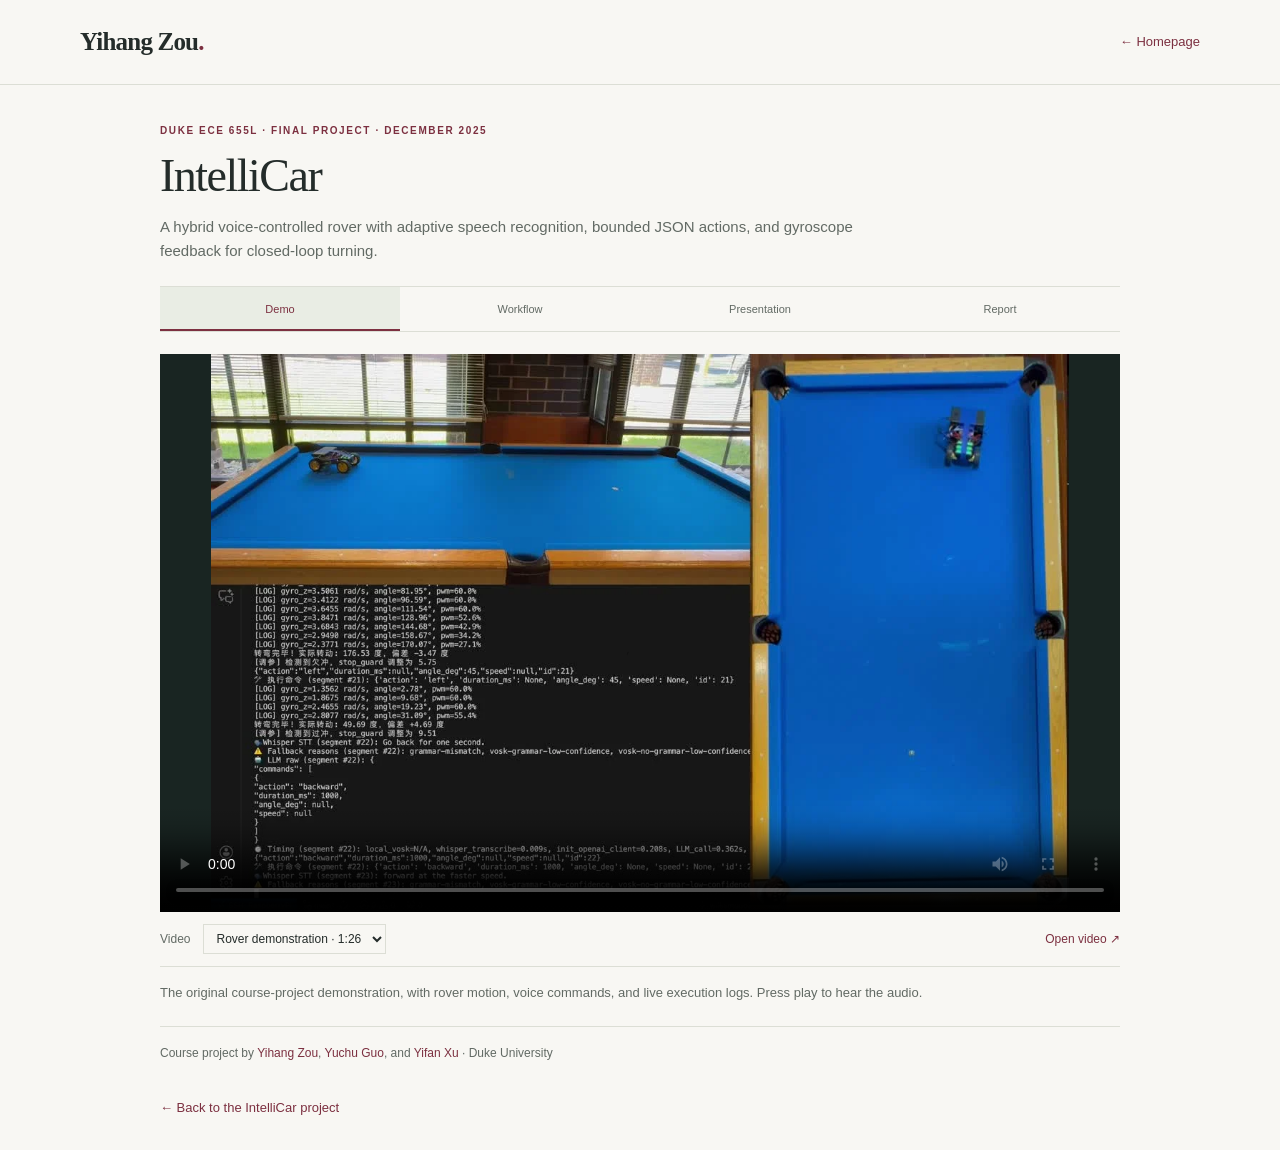
==== intellicar-demo/index.html @ ff7e852f "Move IntelliCar demo and project materials to a standalone page" ====
<!doctype html>
<html lang="en">
<head>
  <meta charset="utf-8">
  <meta name="viewport" content="width=device-width, initial-scale=1">
  <meta name="theme-color" content="#f8f7f3">
  <meta name="robots" content="noindex, nofollow, noimageindex">
  <meta name="description" content="IntelliCar project demo, speech-to-action workflow, presentation, and report. A hybrid voice-controlled rover by Yihang Zou, Yuchu Guo, and Yifan Xu.">
  <link rel="canonical" href="https://bbbxdjc.github.io/intellicar-demo/">
  <link rel="icon" href="../assets/favicon.svg" type="image/svg+xml">
  <link rel="stylesheet" href="../styles.css?v=dd1bb9c9">
  <script src="../intellicar.js?v=standalone-20261029" defer></script>
  <title>IntelliCar · Demo &amp; Project Materials | Yihang Zou</title>
  <style>
    .demo-page{max-width:960px;padding-block:38px 30px}
    .demo-page h1{font-family:var(--serif);font-size:46px;line-height:1.15;letter-spacing:-1.5px;margin:12px 0}
    .demo-page>.eyebrow{margin-bottom:8px}
    .demo-subtitle{font-size:15px;line-height:1.6;color:var(--muted);margin:0 0 23px;max-width:750px}
    .demo-header-home,.demo-return{color:var(--accent);font-size:13px}
    .demo-return{display:inline-block;margin-top:20px}
    .demo-page .project-dialog-body{padding:22px 0}
    .demo-page .project-media video{max-height:62vh}
    .demo-page .project-slide-frame img{max-height:62vh}
    .demo-page .project-media-toolbar,.demo-page .project-slide-controls{font-size:12px}
    .demo-page .project-material-note,.demo-page .project-report-summary{font-size:13px}
    .demo-page .project-workflow figcaption{font-size:11px}
    .demo-credit{border-top:1px solid var(--line);padding-top:16px;font-size:12px;line-height:1.8;color:var(--muted)}
    .demo-credit a{color:var(--accent)}
    @media(max-width:760px){
      .demo-page{padding-top:27px}.demo-page h1{font-size:38px}
      .demo-page>.eyebrow{font-size:9px;line-height:1.7}
      .demo-subtitle{font-size:13px}.demo-header-home{font-size:12px}
      .demo-page .project-dialog-body{padding:16px 0}
      .demo-page .project-media-toolbar,.demo-page .project-slide-controls{font-size:11px}
      .demo-page .project-material-note,.demo-page .project-report-summary{font-size:12px}
      .demo-page .project-workflow figcaption,.demo-credit{font-size:11px}
    }
  </style>
</head>
<body>
  <a class="skip-link" href="#main">Skip to project materials</a>
  <header class="site-header"><div class="header-inner"><a class="wordmark" href="../" aria-label="Yihang Zou, homepage">Yihang Zou<span class="wordmark-dot">.</span></a><a class="demo-header-home" href="../">← Homepage</a></div></header>
  <main class="demo-page container" id="main">
    <p class="eyebrow">DUKE ECE 655L · FINAL PROJECT · DECEMBER 2025</p>
    <h1>IntelliCar</h1>
    <p class="demo-subtitle">A hybrid voice-controlled rover with adaptive speech recognition, bounded JSON actions, and gyroscope feedback for closed-loop turning.</p>
    <div id="intellicar-materials">
    <div class="project-dialog-tabs" role="tablist" aria-label="IntelliCar project materials">
      <button id="intellicar-tab-demo" role="tab" aria-selected="true" aria-controls="intellicar-pane-demo" tabindex="0" data-panel="demo">Demo</button>
      <button id="intellicar-tab-workflow" role="tab" aria-selected="false" aria-controls="intellicar-pane-workflow" tabindex="-1" data-panel="workflow">Workflow</button>
      <button id="intellicar-tab-slides" role="tab" aria-selected="false" aria-controls="intellicar-pane-slides" tabindex="-1" data-panel="slides">Presentation</button>
      <button id="intellicar-tab-report" role="tab" aria-selected="false" aria-controls="intellicar-pane-report" tabindex="-1" data-panel="report">Report</button>
    </div>
    <div class="project-dialog-body">
      <section id="intellicar-pane-demo" role="tabpanel" aria-labelledby="intellicar-tab-demo" tabindex="0">
        <div class="project-media"><video id="intellicar-video" controls playsinline preload="metadata" poster="../assets/intellicar-poster.webp" aria-label="IntelliCar demonstration video"><source src="../assets/intellicar-demo.mp4" type="video/mp4">Your browser does not support embedded video. <a href="../assets/intellicar-demo.mp4">Open the demo video.</a></video></div>
        <div class="project-media-toolbar"><label for="intellicar-clip">Video</label><select id="intellicar-clip"><option value="rover">Rover demonstration · 1:26</option><option value="latency">Pipeline animation · 0:15</option></select><a id="intellicar-video-link" href="../assets/intellicar-demo.mp4" target="_blank" rel="noopener">Open video ↗</a></div>
        <p class="project-material-note" id="intellicar-video-caption">The original course-project demonstration, with rover motion, voice commands, and live execution logs. Press play to hear the audio.</p>
      </section>
      <section id="intellicar-pane-workflow" role="tabpanel" aria-labelledby="intellicar-tab-workflow" tabindex="0" hidden>
        <figure class="project-workflow"><img src="../assets/intellicar-architecture.png" loading="lazy" alt="Original IntelliCar report Figure 3: parallel Vosk grammar and natural-language recognition, local JSON or Whisper and LLM dispatch, and gyroscope-based motion control."><figcaption>Figure 3 · Adaptive multi-path architecture · Original report, page 4 <a href="../assets/intellicar-architecture.png" target="_blank" rel="noopener">Full-size figure ↗</a></figcaption></figure>
        <p class="project-material-note">Simple commands take the local parsing path; natural language uses an LLM, with Whisper available for transcription fallback. A bounded JSON interface connects recognition to the motor controller.</p>
      </section>
      <section id="intellicar-pane-slides" role="tabpanel" aria-labelledby="intellicar-tab-slides" tabindex="0" hidden>
        <div class="project-slide-frame"><img id="intellicar-slide-image" src="../assets/intellicar-slides/slide-01.webp" loading="lazy" alt="IntelliCar presentation, slide 1 of 19"></div>
        <div class="project-slide-controls"><button id="intellicar-slide-prev" aria-label="Previous IntelliCar slide" disabled>←</button><label class="visually-hidden" for="intellicar-slide-select">Presentation slide</label><select id="intellicar-slide-select" aria-label="Presentation slide"></select><button id="intellicar-slide-next" aria-label="Next IntelliCar slide">→</button><a href="../documents/IntelliCar_Presentation.pdf" target="_blank" rel="noopener">Slides PDF ↗</a></div>
        <p class="project-material-note">Original 19-slide presentation. Embedded videos appear as stills here; both clips are available in the Demo tab. <button class="project-inline-button" id="intellicar-slide-video" hidden>Watch this slide’s video ▷</button></p>
      </section>
      <section id="intellicar-pane-report" role="tabpanel" aria-labelledby="intellicar-tab-report" tabindex="0" hidden>
        <p class="eyebrow">FINAL PROJECT REPORT · 7 PAGES</p><h3>A hybrid voice-controlled rover</h3><p class="project-report-summary">The report documents the Raspberry Pi hardware, adaptive speech pipeline, bounded JSON execution, gyroscope control, and evaluation of the three recognition paths.</p>
        <dl class="project-latencies"><div><dt>Local grammar</dt><dd>0.038 s</dd></div><div><dt>Vosk → LLM</dt><dd>0.650 s</dd></div><div><dt>Whisper fallback</dt><dd>5.580 s</dd></div></dl>
        <p class="project-material-note">Total latencies reported in the course-project evaluation, Table 1. Performance depends on the command and hardware.</p><a class="project-report-download" href="../documents/IntelliCar_Report.pdf" target="_blank" rel="noopener">Read the full report ↗</a>
      </section>
    </div>
    </div>
    <p class="demo-credit">Course project by <a href="https://github.com/Bbbxdjc" target="_blank" rel="noopener">Yihang Zou</a>, <a href="https://github.com/williamguo34" target="_blank" rel="noopener">Yuchu Guo</a>, and <a href="https://github.com/yxu-dev" target="_blank" rel="noopener">Yifan Xu</a> · Duke University</p>
    <a class="demo-return" href="../#intellicar">← Back to the IntelliCar project</a>
  </main>
</body>
</html>
---- styles.css ----
@charset "UTF-8";
:root{--paper:#f8f7f3;--ink:#242c2a;--muted:#626a64;--line:#dcded5;--accent:#7c3040;--accent-dark:#592430;--sage:#e9ede4;--serif:Georgia,"Times New Roman",serif;--sans:-apple-system,BlinkMacSystemFont,"Segoe UI",Arial,sans-serif}
*{box-sizing:border-box}html{scroll-behavior:smooth;scroll-padding-top:100px}body{margin:0;background:var(--paper);color:var(--ink);font-family:var(--sans);font-size:16px;line-height:1.7;-webkit-font-smoothing:antialiased}a{color:inherit;text-decoration:none}button{font:inherit;color:inherit;cursor:pointer}img{display:block;max-width:100%;height:auto}button:focus-visible,a:focus-visible,summary:focus-visible{outline:3px solid var(--accent);outline-offset:5px}::selection{background:#ebd6db}.container{width:min(1120px,calc(100% - 96px));margin-inline:auto}.skip-link{position:fixed;left:20px;top:-100px;padding:10px 18px;background:var(--ink);color:white;z-index:50}.skip-link:focus{top:10px}.site-header{border-bottom:1px solid var(--line);position:sticky;top:0;z-index:20;background:rgba(248,247,243,.95);backdrop-filter:blur(16px)}.header-inner{width:min(1120px,calc(100% - 96px));margin:auto;min-height:84px;display:flex;align-items:center;justify-content:space-between}.wordmark{font-family:var(--serif);font-size:25px;font-weight:bold;letter-spacing:-.8px}.wordmark-dot{color:var(--accent)}nav{display:flex;align-items:center;gap:29px}nav a{font-size:13px;letter-spacing:.02em;padding:8px 0;position:relative}nav a:not(.nav-cv)::after{content:"";height:1px;position:absolute;bottom:4px;left:0;width:0;background:var(--accent);transition:width .18s}nav a:hover::after,nav a.active::after{width:100%}nav a.active{color:var(--accent)}.nav-cv{border:1px solid var(--line);padding:6px 16px}.nav-cv:hover{border-color:var(--accent);color:var(--accent)}.menu-toggle{display:none}
.hero{display:grid;grid-template-columns:minmax(0,1fr) 280px;gap:104px;padding-top:81px;padding-bottom:60px;align-items:start}.eyebrow{font-size:10px;font-weight:600;letter-spacing:.16em;line-height:1.5;color:var(--accent);margin:0 0 22px;display:flex;align-items:center;gap:11px}.small-line{width:28px;height:1px;background:var(--accent)}h1,h2,h3,h4,p{margin-top:0}h1{font-family:var(--serif);font-size:82px;font-weight:400;letter-spacing:-4.5px;line-height:1.06;margin-bottom:18px}.name-zh{font-family:var(--sans);font-size:17px;letter-spacing:.13em;color:var(--muted);display:block;margin-top:18px;font-weight:400}.hero-statement{font-family:var(--serif);font-size:30px;letter-spacing:-.5px;line-height:1.4;margin:28px 0 20px}.intro{font-size:14px;line-height:1.85;color:var(--muted);max-width:640px;margin-bottom:14px}.intro strong{color:var(--ink);font-weight:550}.hero-links{display:flex;align-items:center;gap:25px;margin-top:28px;flex-wrap:wrap}.button{display:inline-flex;align-items:center;gap:22px;font-size:12px;line-height:1.5;padding:12px 18px}.primary{background:var(--accent);color:#fff;transition:background .18s}.primary:hover{background:var(--accent-dark)}.text-link{font-size:12px;font-weight:500;border-bottom:1px solid var(--line);padding-bottom:3px}.text-link span{display:inline-block;margin-left:7px;transition:transform .15s}.text-link:hover{color:var(--accent);border-color:var(--accent)}.text-link:hover span{transform:translate(2px,-2px)}.availability{display:flex;align-items:center;gap:9px;margin:27px 0 0;font-size:11px;color:var(--muted)}.status-dot{width:6px;height:6px;background:#6c7856;border-radius:50%}.portrait-block{padding-top:48px}.portrait-frame{position:relative;background:#dce0d5}.portrait-frame::before{content:"";position:absolute;inset:-14px 14px 14px -14px;border:1px solid #c8cebf;z-index:-1}.portrait-frame img{width:280px;height:320px;object-fit:cover;object-position:50% 37%;filter:saturate(.8)}.portrait-caption{margin-top:22px;display:flex;justify-content:space-between;font-size:9px;letter-spacing:.1em;line-height:1.6}.portrait-caption span:last-child{text-align:right;color:var(--muted)}.portrait-note{font-size:10px;color:var(--muted);margin-top:12px}.portrait-note span{margin-inline:5px}.focus-strip{border-top:1px solid var(--line);border-bottom:1px solid var(--line);display:flex;align-items:center;justify-content:space-between;padding-block:23px;gap:18px;font-family:var(--serif);font-size:18px}.focus-label{font-family:var(--sans);font-size:9px;letter-spacing:.14em;color:var(--muted)}
.section{padding-block:82px}.section-heading{display:flex;justify-content:space-between;align-items:flex-end;gap:24px;margin-bottom:43px}.section-heading .eyebrow{margin-bottom:14px}h2{font-family:var(--serif);font-size:39px;line-height:1.2;letter-spacing:-1.25px;font-weight:400;margin-bottom:0}.section-aside{font-size:11px;color:var(--muted);line-height:1.6;margin-bottom:3px}.research-row{display:grid;grid-template-columns:1fr 1fr;gap:62px;align-items:center;padding-block:10px 45px}.research-row+.research-row{border-top:1px solid var(--line);padding-block:45px}.research-row.reverse .research-visual{order:2}.research-visual{align-self:stretch;display:flex;align-items:center;background:var(--sage);overflow:hidden;min-height:340px}.hardware-visual{background:#efe8e1}.research-visual img{width:100%}.item-meta{display:flex;justify-content:space-between;font-size:9px;letter-spacing:.08em;gap:12px;color:var(--muted);margin-bottom:13px}.research-copy h3{font-family:var(--serif);font-size:33px;letter-spacing:-.8px;font-weight:400;margin-bottom:3px;line-height:1.25}.project-subtitle{font-size:12px;line-height:1.6;margin-bottom:18px;color:var(--accent)}.research-copy>p:not(.project-subtitle):not(.project-credit){font-size:12px;line-height:1.85;color:var(--muted);margin-bottom:12px}.contribution strong{font-weight:600;color:var(--ink)}.research-facts{display:grid;grid-template-columns:1fr 1fr;padding-block:17px;border-block:1px solid var(--line);margin:22px 0 17px;gap:14px}.research-facts strong{font-family:var(--serif);font-size:27px;font-weight:400;line-height:1.2;display:block;margin-bottom:7px}.research-facts span{font-size:9px;line-height:1.5;color:var(--muted);display:block}.project-credit{font-size:10px;line-height:1.6;color:var(--muted);margin-bottom:15px}.project-credit a{border-bottom:1px solid #c6cabf}.project-credit a:hover{color:var(--accent)}.motion-note{border-top:1px solid var(--line);border-bottom:1px solid var(--line);padding:32px 0;display:grid;grid-template-columns:60px 1fr 130px;gap:22px;align-items:center}.motion-symbol{font-family:var(--serif);font-size:44px;align-self:start;color:#738068;line-height:1.2}.motion-note .eyebrow{font-size:9px;margin-bottom:9px}.motion-note h3{font-family:var(--serif);font-size:25px;font-weight:400;line-height:1.3;margin-bottom:10px}.motion-note p:not(.eyebrow){font-size:12px;line-height:1.75;color:var(--muted);max-width:690px;margin-bottom:7px}.motion-note .project-credit{font-size:10px!important}.motion-tag{font-size:9px;letter-spacing:.08em;color:var(--muted);text-align:right}
.publication-section{background:#eeefe9;border-block:1px solid var(--line)}.publication{display:grid;grid-template-columns:96px 1fr;gap:20px;padding-block:31px;border-top:1px solid #d3d7cd}.publication-year{font-family:var(--serif);font-size:25px;line-height:1.25}.publication-badge{display:inline-block;font-size:9px;font-weight:600;letter-spacing:.08em;color:#4b5944;background:#dfe5d9;padding:4px 9px;margin-bottom:13px}.manuscript-badge{background:#e7e1de;color:#75535a}.publication h3{font-size:20px;line-height:1.5;font-weight:500;letter-spacing:-.4px;max-width:780px;margin-bottom:10px}.authors,.venue{font-size:12px;line-height:1.8;color:var(--muted);max-width:820px;margin-bottom:7px}.authors strong{font-weight:600;color:var(--ink)}.venue{font-size:11px}.publication-actions{display:flex;gap:22px;align-items:center;margin-top:16px;font-size:11px;color:var(--accent)}.publication-actions a:hover{border-bottom:1px solid var(--accent)}.publication-actions button{border:0;background:none;padding:0;font-size:11px}.publication-actions span{margin-left:4px}.bibtex-panel{background:#f8f7f3;border:1px solid var(--line);padding:18px;margin-top:18px}.bibtex-panel pre{font-family:ui-monospace,SFMono-Regular,Menlo,monospace;font-size:10px;line-height:1.6;overflow-x:auto;margin:0 0 15px;white-space:pre-wrap;overflow-wrap:anywhere}.copy-citation{background:var(--ink);color:white;border:0;padding:5px 11px;font-size:10px}.abstract-details{margin-top:17px;font-size:11px}.abstract-details summary{cursor:pointer;color:var(--muted);width:fit-content}.abstract-details summary:hover{color:var(--accent)}.abstract-details p{font-size:12px;color:var(--muted);line-height:1.8;max-width:770px;margin-top:13px;margin-bottom:5px}
.project-grid{display:grid;grid-template-columns:repeat(3,1fr);gap:36px}.project-card{border-top:1px solid var(--line);padding-top:22px;display:flex;flex-direction:column;align-items:flex-start}.project-icon{width:48px;height:48px;background:#eeede7;display:flex;align-items:center;justify-content:center;margin-bottom:23px}.project-icon svg{width:33px;height:33px;fill:none;stroke:var(--accent);stroke-width:1.4;stroke-linecap:round;stroke-linejoin:round}.project-date{font-size:9px;letter-spacing:.07em;color:var(--muted);margin-bottom:11px}.project-card h3{font-family:var(--serif);font-size:26px;line-height:1.25;font-weight:400;margin-bottom:13px;letter-spacing:-.5px}.project-card>p:not(.project-date){font-size:12px;line-height:1.9;color:var(--muted);margin-bottom:18px}.project-tags{display:flex;gap:6px;flex-wrap:wrap;margin-top:auto}.project-tags span{font-size:9px;background:#eceee7;padding:3px 7px;color:#5c6459}.project-links{display:flex;gap:20px;margin-top:18px;font-size:11px;color:var(--accent)}.project-links a:hover{text-decoration:underline}.experience-section{padding-top:22px}.background-grid{display:grid;grid-template-columns:1fr 1fr;gap:82px}.column-title{font-size:11px;text-transform:uppercase;letter-spacing:.13em;border-bottom:1px solid var(--line);padding-bottom:15px;margin-bottom:25px;font-weight:500}.entry-date{font-size:9px;letter-spacing:.08em;color:var(--muted);margin-bottom:12px}.background-grid h4{font-family:var(--serif);font-size:25px;font-weight:400;line-height:1.35;letter-spacing:-.5px;margin-bottom:12px}.background-grid article>p:not(.entry-date):not(.academic-highlight){font-size:12px;line-height:1.8;margin-bottom:8px}.muted{color:var(--muted)}.academic-highlight{border-left:2px solid var(--accent);padding-left:15px;margin:28px 0 16px;display:flex;flex-direction:column;gap:4px}.academic-highlight strong{font-family:var(--serif);font-weight:400;font-size:28px}.academic-highlight span{font-size:10px;color:var(--muted)}.timeline-entry{padding-bottom:24px;margin-bottom:24px;border-bottom:1px solid var(--line)}.timeline-entry:last-child{margin-bottom:0;padding-bottom:0;border-bottom:0}.timeline-entry h4{font-size:22px;margin-bottom:8px}.small{font-size:11px!important}.beyond-research{display:grid;grid-template-columns:180px 1fr 40px;gap:20px;align-items:center;margin-top:50px;padding:25px 0;border-block:1px solid var(--line)}.beyond-research .eyebrow{margin-bottom:0;font-size:9px}.beyond-research>p:not(.eyebrow){font-size:12px;color:var(--muted);line-height:1.9;margin:0}.beyond-research strong{font-weight:550;color:var(--ink)}.beyond-research>span{font-size:34px;color:#7b816d}
.contact-section{background:#26342e;color:#f5f3eb}.contact-inner{display:flex;align-items:center;justify-content:space-between;gap:60px;padding-block:68px}.contact-section .eyebrow{color:#c6c7ad;margin-bottom:16px}.contact-section h2{font-size:46px;margin-bottom:19px}.contact-section p:not(.eyebrow){color:#c0c9c0;font-size:12px;line-height:1.9;margin-bottom:0}.contact-links{min-width:330px}.contact-links a:hover{color:#e5c3c7}.email-link{font-family:var(--serif);font-size:27px;letter-spacing:-.6px;display:flex;align-items:center;justify-content:space-between;gap:20px;border-bottom:1px solid #56665b;padding-bottom:13px}.email-link span{font-family:var(--sans);font-size:22px}.secondary-email{font-size:12px;display:flex;justify-content:space-between;gap:18px;padding-block:13px}.contact-links>div{display:flex;gap:26px;color:#d0d8cc;font-size:11px;margin-top:17px}.site-footer{display:flex;align-items:center;justify-content:space-between;gap:20px;min-height:83px;color:var(--muted);font-size:10px}.site-footer p{margin:0}.site-footer a:hover{color:var(--accent)}.toast{position:fixed;bottom:24px;left:50%;transform:translate(-50%,20px);opacity:0;pointer-events:none;background:var(--ink);color:white;padding:10px 19px;font-size:12px;z-index:40;transition:opacity .2s,transform .2s}.toast.visible{opacity:1;transform:translate(-50%,0)}
@media(min-width:1500px){.hero{padding-top:104px;padding-bottom:80px}.portrait-block{padding-top:44px}}
@media(max-width:1050px){.container,.header-inner{width:calc(100% - 64px)}.hero{gap:58px;grid-template-columns:minmax(0,1fr) 250px}h1{font-size:70px}.portrait-frame img{width:250px;height:305px}.hero-links{gap:18px}.research-row{gap:35px}.focus-strip{font-size:16px}.background-grid{gap:48px}.contact-inner{gap:35px}.contact-links{min-width:290px}.email-link{font-size:25px}.section-aside{display:none}}
@media(max-width:760px){html{scroll-padding-top:80px}.container,.header-inner{width:calc(100% - 40px)}.header-inner{min-height:70px}.wordmark{font-size:23px}.menu-toggle{display:flex;flex-direction:column;justify-content:center;gap:6px;align-items:center;width:42px;height:42px;border:1px solid var(--line);background:none}.menu-toggle span{height:1px;width:17px;background:var(--ink);transition:transform .2s}.menu-toggle[aria-expanded=true] span:first-child{transform:translateY(3.5px) rotate(45deg)}.menu-toggle[aria-expanded=true] span:last-child{transform:translateY(-3.5px) rotate(-45deg)}nav{display:none;position:absolute;top:70px;left:0;right:0;padding:15px 20px 22px;background:var(--paper);border-bottom:1px solid var(--line);gap:4px;align-items:stretch}nav.open{display:flex;flex-direction:column}nav a{padding:10px 0;font-size:14px}nav .nav-cv{margin-top:7px;width:max-content;padding:6px 16px}.hero{grid-template-columns:1fr;gap:35px;padding-top:44px;padding-bottom:39px}.hero-copy{max-width:600px}h1{font-size:66px;letter-spacing:-3px}.name-zh{font-size:16px;margin-top:15px}.hero .eyebrow{font-size:9px;margin-bottom:19px}.hero-statement{font-size:27px;margin-top:24px}.intro{font-size:13px}.portrait-block{padding-top:0;display:grid;grid-template-columns:130px 1fr;column-gap:24px;align-items:center;margin-left:9px}.portrait-frame{grid-row:span 2}.portrait-frame img{height:155px;width:130px}.portrait-frame::before{inset:-8px 8px 8px -8px}.portrait-caption{flex-direction:column;justify-content:flex-start;gap:14px;margin-top:0;font-size:9px}.portrait-caption span:last-child{text-align:left}.portrait-note{margin:0;font-size:9px}.focus-strip{display:grid;grid-template-columns:1fr 1fr;font-size:15px;padding-block:20px;gap:10px}.focus-label{font-size:8px}.section{padding-block:55px}.section-heading{gap:15px;margin-bottom:30px;align-items:flex-start}h2{font-size:32px;letter-spacing:-1px}.section-heading .eyebrow{font-size:9px;margin-bottom:12px}.research-row,.research-row.reverse{grid-template-columns:1fr;gap:24px;padding-top:0;padding-bottom:35px}.research-row+.research-row{padding-top:35px}.research-row.reverse .research-visual{order:0}.research-visual{min-height:0;aspect-ratio:720/520}.research-copy h3{font-size:30px}.research-copy>p:not(.project-subtitle):not(.project-credit){font-size:13px}.item-meta{font-size:8px}.research-facts{padding-block:16px}.research-facts strong{font-size:27px}.research-facts span{font-size:10px}.motion-note{grid-template-columns:30px 1fr;gap:15px;padding-block:25px}.motion-symbol{font-size:30px}.motion-tag{display:none}.motion-note h3{font-size:23px}.motion-note p:not(.eyebrow){font-size:12px}.publication{grid-template-columns:1fr;gap:10px;padding-block:25px}.publication-year{font-size:20px;color:var(--muted)}.publication-badge{font-size:8px}.publication h3{font-size:19px}.authors{font-size:11px}.venue{font-size:11px}.project-grid{grid-template-columns:1fr;gap:30px}.project-card{display:grid;grid-template-columns:48px 1fr;column-gap:18px}.project-icon{grid-row:span 2;margin-bottom:0}.project-date{align-self:end;margin-bottom:6px;font-size:8px}.project-card h3{font-size:25px;margin-bottom:15px}.project-card>p:not(.project-date),.project-tags,.project-links{grid-column:2}.project-card>p:not(.project-date){font-size:12px;margin-bottom:14px}.project-tags{margin-top:0}.project-links{margin-top:14px}.experience-section{padding-top:15px}.experience-section .section-heading{flex-direction:column;gap:14px}.background-grid{grid-template-columns:1fr;gap:35px}.background-grid h4{font-size:24px}.beyond-research{grid-template-columns:1fr 30px;row-gap:13px;margin-top:33px;padding-block:24px}.beyond-research .eyebrow{grid-column:1}.beyond-research>p:not(.eyebrow){grid-column:1;grid-row:2}.beyond-research>span{grid-column:2;grid-row:1/span 2;font-size:27px}.contact-inner{flex-direction:column;align-items:stretch;padding-block:46px;gap:30px}.contact-section h2{font-size:38px}.contact-links{min-width:0;max-width:450px}.email-link{font-size:27px}.secondary-email{font-size:11px}.site-footer{font-size:9px;flex-wrap:wrap;justify-content:space-between;padding-block:20px;gap:12px;min-height:85px}.site-footer p:nth-child(2){order:3;flex-basis:100%}.desktop-break{display:none}}
@media(prefers-reduced-motion:reduce){html{scroll-behavior:auto}*,*::before,*::after{transition:none!important}}

/* Original paper figures and the compact mechanism panel. */
[hidden]{display:none!important}.paper-visual{background:#efeee8;min-height:300px;padding:20px}.paper-figure{margin:0;width:100%}.figure-button{padding:0;border:0;background:#fff;display:block;width:100%;position:relative;cursor:zoom-in}.figure-button img{width:100%;height:auto}.figure-button .figure-zoom{display:block;background:#fff;padding:10px 12px;border-top:1px solid #eee;font-size:10px;text-align:right;color:var(--accent)}.figure-button:hover .figure-zoom{text-decoration:underline}.paper-figure figcaption{display:flex;gap:16px;align-items:center;justify-content:space-between;font-size:9px;color:var(--muted);margin-top:13px;line-height:1.5}.paper-figure figcaption a{white-space:nowrap;color:var(--accent)}.demo-panel{border:1px solid var(--line);margin:0 0 42px;background:#f3f3ed}.demo-panel-header{display:flex;align-items:center;justify-content:space-between;gap:18px;padding:20px 25px 16px}.demo-panel-header .eyebrow{margin-bottom:6px;font-size:8px}.demo-panel-header h3{font-family:var(--serif);font-size:25px;font-weight:400;letter-spacing:-.5px;line-height:1.3;margin:0}.demo-kind{font-size:8px;letter-spacing:.08em;color:var(--muted)}.demo-tabs{display:flex;border-block:1px solid var(--line);overflow-x:auto;scrollbar-width:thin}.demo-tabs button{padding:12px 20px;background:none;border:0;border-right:1px solid var(--line);white-space:nowrap;font-size:9px;color:var(--muted);position:relative;flex:1;min-height:43px}.demo-tabs button span{font-size:11px;margin-left:7px;color:var(--ink)}.demo-tabs button[aria-selected=true]{background:var(--paper);color:var(--accent)}.demo-tabs button[aria-selected=true]::after{content:'';position:absolute;left:18px;right:18px;bottom:-1px;height:2px;background:var(--accent)}.demo-stage{display:grid;grid-template-columns:1.8fr 1fr;min-width:0;touch-action:pan-y}.demo-display{padding:15px;display:flex;align-items:center;justify-content:center;background:var(--sage);min-width:0;aspect-ratio:600/260}.demo-display canvas{width:100%;aspect-ratio:600/260;height:auto;display:block;max-height:265px}.demo-paper{max-width:100%;max-height:270px;overflow:hidden}.demo-paper img{max-height:220px;object-fit:contain}.demo-paper .figure-zoom{font-size:9px;padding:6px 10px}.demo-explanation{padding:23px 25px;border-left:1px solid var(--line);align-self:center}.demo-caption-index{font-size:8px;letter-spacing:.09em;color:var(--accent);margin-bottom:12px}.demo-explanation h4{font-family:var(--serif);font-size:22px;font-weight:400;letter-spacing:-.4px;line-height:1.35;margin-bottom:11px}.demo-explanation>p:not(.demo-caption-index):not(.demo-parameter):not(.demo-footnote){font-size:11px;line-height:1.8;color:var(--muted);margin-bottom:14px}.demo-parameter{font-size:8px;font-weight:600;letter-spacing:.025em;line-height:1.7;margin-bottom:12px;color:var(--ink)}.demo-footnote{font-size:9px;line-height:1.6;color:var(--muted);margin-bottom:0}.demo-controls{display:flex;align-items:center;gap:15px;padding:10px 23px;border-top:1px solid var(--line);height:45px}.demo-controls button{font-size:10px;border:0;background:none;padding:3px 0;min-width:46px;text-align:left;color:var(--accent)}.demo-controls input{flex:1;min-width:20px;height:14px;accent-color:var(--accent)}.demo-controls #demo-time{font-size:9px;color:var(--muted);font-variant-numeric:tabular-nums;white-space:nowrap}.demo-swipe-hint{font-size:8px;color:var(--muted);margin-left:15px}.demo-controls.figure-mode{visibility:hidden}.modal-open{overflow:hidden}.figure-dialog{width:min(1150px,calc(100% - 40px));max-height:calc(100dvh - 50px);padding:24px;border:1px solid var(--line);background:var(--paper);color:var(--ink)}.figure-dialog::backdrop{background:#26342ebb;backdrop-filter:blur(3px)}.figure-dialog-header{display:flex;justify-content:space-between;align-items:center;gap:25px;margin-bottom:20px}.figure-dialog-header h2{font-size:27px;letter-spacing:-.7px}.figure-dialog-header>div{display:flex;align-items:center;gap:14px}.figure-dialog-header label{font-size:10px;color:var(--muted)}.figure-dialog-header input{accent-color:var(--accent);width:100px}.figure-close{background:none;border:1px solid var(--line);padding:7px 12px;font-size:11px;white-space:nowrap}.figure-dialog-scroll{overflow:auto;max-height:65dvh;background:white;line-height:0}.figure-dialog-scroll img{width:100%;max-width:none;height:auto}.figure-dialog-caption{font-size:11px;color:var(--muted);line-height:1.7;margin:17px 0 0}
@media(max-width:1050px){.demo-stage{grid-template-columns:1.5fr 1fr}.demo-explanation{padding:18px}.demo-explanation h4{font-size:20px}.demo-swipe-hint{display:none}.demo-display{padding:10px}}
@media(max-width:760px){.paper-visual{padding:14px;min-height:0;aspect-ratio:auto}.paper-figure figcaption{font-size:8px;gap:9px}.demo-panel{margin-bottom:33px}.demo-panel-header{padding:17px 16px 13px}.demo-panel-header h3{font-size:23px}.demo-kind{display:none}.demo-tabs button{padding:12px 13px;flex:none;font-size:8px}.demo-tabs button span{font-size:10px;margin-left:4px}.demo-stage{grid-template-columns:1fr}.demo-display{padding:11px;aspect-ratio:600/280}.demo-display canvas{max-height:none}.demo-explanation{padding:16px 17px;border-left:0;border-top:1px solid var(--line)}.demo-caption-index{margin-bottom:6px;font-size:7px}.demo-explanation h4{font-size:21px;margin-bottom:9px}.demo-explanation>p:not(.demo-caption-index):not(.demo-parameter):not(.demo-footnote){font-size:11px;margin-bottom:10px}.demo-parameter{font-size:8px;margin-bottom:8px}.demo-footnote{font-size:8px}.demo-controls{padding:9px 15px;gap:12px;height:43px}.demo-controls button{font-size:9px;min-width:40px}.demo-controls #demo-time{font-size:8px}.demo-paper img{max-height:180px}.figure-dialog{width:calc(100% - 24px);padding:16px;max-height:calc(100dvh - 30px)}.figure-dialog-header{align-items:flex-start;flex-direction:column;gap:15px}.figure-dialog-header h2{font-size:24px}.figure-dialog-header>div{width:100%;gap:10px}.figure-dialog-header input{flex:1}.figure-dialog-caption{font-size:10px}.figure-dialog-scroll{max-height:60dvh}}

/* IntelliCar materials open only when requested, keeping the home page compact. */
.project-links button,.project-inline-button{font:inherit;color:var(--accent);border:0;background:none;padding:0;cursor:pointer;text-align:left}.project-links button:hover,.project-inline-button:hover{text-decoration:underline}.project-dialog{width:min(940px,calc(100% - 40px));max-height:calc(100dvh - 44px);padding:0;border:1px solid var(--line);background:var(--paper);color:var(--ink);overflow:auto}.project-dialog::backdrop{background:#26342ebb;backdrop-filter:blur(3px)}.project-dialog-header{display:flex;align-items:center;justify-content:space-between;gap:20px;padding:22px 26px 18px}.project-dialog-header .eyebrow{font-size:8px;margin-bottom:6px}.project-dialog-header h2{font-family:var(--serif);font-weight:400;font-size:31px;letter-spacing:-.6px;line-height:1.2}.project-dialog-close{font-size:11px;border:1px solid var(--line);padding:7px 12px;white-space:nowrap;background:none;color:var(--ink)}.project-dialog-tabs{display:flex;overflow-x:auto;border-block:1px solid var(--line)}.project-dialog-tabs button{flex:1;white-space:nowrap;border:0;background:none;padding:12px 20px;font-size:11px;color:var(--muted);min-height:44px}.project-dialog-tabs button[aria-selected=true]{background:var(--sage);color:var(--accent);box-shadow:inset 0 -2px var(--accent)}.project-dialog-body{padding:20px 26px 22px}.project-media{background:#192522;display:flex;align-items:center;justify-content:center}.project-media video{display:block;width:100%;max-height:53dvh;aspect-ratio:1280/832;object-fit:contain}.project-media-toolbar{display:flex;align-items:center;gap:13px;padding:12px 0;border-bottom:1px solid var(--line);font-size:10px;color:var(--muted)}.project-media-toolbar select,.project-slide-controls select{background:transparent;color:var(--ink);border:1px solid var(--line);font:inherit;padding:6px 8px;max-width:100%;min-width:0}.project-media-toolbar a{margin-left:auto;color:var(--accent);white-space:nowrap}.project-material-note{font-size:11px;line-height:1.8;color:var(--muted);margin:14px 0 0}.project-workflow{margin:0}.project-workflow img{display:block;width:100%;height:auto;background:white}.project-workflow figcaption{display:flex;justify-content:space-between;gap:15px;font-size:9px;color:var(--muted);line-height:1.6;margin-top:12px}.project-workflow figcaption a{color:var(--accent);white-space:nowrap}.project-slide-frame{background:#1e303d;display:flex;align-items:center;justify-content:center}.project-slide-frame img{width:100%;height:auto;max-height:53dvh;object-fit:contain;aspect-ratio:16/9}.project-slide-controls{display:flex;align-items:center;gap:10px;padding:12px 0;border-bottom:1px solid var(--line);font-size:10px}.project-slide-controls button{width:32px;height:30px;border:1px solid var(--line);background:none;color:var(--accent);font-size:17px}.project-slide-controls button:disabled{opacity:.35;cursor:default}.project-slide-controls a{margin-left:auto;color:var(--accent)}.project-dialog-footer{padding:13px 26px;border-top:1px solid var(--line);font-size:9px;line-height:1.7;color:var(--muted)}.project-dialog-body h3{font-family:var(--serif);font-size:28px;line-height:1.3;font-weight:400;margin-bottom:16px}.project-dialog-body .eyebrow{font-size:8px}.project-report-summary{font-size:12px;line-height:1.9;color:var(--muted);max-width:640px}.project-latencies{display:grid;grid-template-columns:repeat(3,1fr);gap:18px;border-block:1px solid var(--line);padding:20px 0;margin:26px 0 0}.project-latencies dt{font-size:10px;color:var(--muted);margin-bottom:8px}.project-latencies dd{font-family:var(--serif);font-size:29px;margin:0}.project-report-download{display:inline-block;margin-top:22px;color:var(--accent);font-size:12px;border-bottom:1px solid var(--accent);padding-bottom:4px}.visually-hidden{position:absolute;width:1px;height:1px;padding:0;margin:-1px;overflow:hidden;clip:rect(0,0,0,0);white-space:nowrap;border:0}
@media(max-width:760px){.project-dialog{width:calc(100% - 24px);max-height:calc(100dvh - 24px)}.project-dialog-header{padding:18px 16px 15px;gap:12px}.project-dialog-header .eyebrow{font-size:7px;line-height:1.7;max-width:230px}.project-dialog-header h2{font-size:28px}.project-dialog-close{font-size:10px;padding:7px 9px}.project-dialog-tabs button{padding:12px 11px;font-size:10px;flex:none;min-width:24%}.project-dialog-body{padding:15px 16px 18px}.project-media-toolbar{gap:8px;flex-wrap:wrap}.project-media-toolbar label{display:none}.project-media-toolbar select{font-size:10px;max-width:calc(100% - 86px)}.project-media-toolbar a{font-size:9px}.project-material-note{font-size:10px}.project-workflow figcaption{flex-direction:column;gap:8px;font-size:9px}.project-dialog-footer{padding:12px 16px;font-size:8px}.project-latencies{gap:10px}.project-latencies dt{font-size:9px;line-height:1.6}.project-latencies dd{font-size:22px}.project-dialog-body h3{font-size:24px}.project-report-summary{font-size:11px}}

.research-summary{align-items:start;padding-block:10px 45px}.research-summary-label{padding:30px;background:var(--sage);border-left:2px solid var(--accent)}.research-summary-label h3{font-family:var(--serif);font-size:36px;font-weight:400;margin:0 0 14px;letter-spacing:-.8px}.research-summary-label .eyebrow{font-size:9px;margin-bottom:20px}.research-summary-label>p:last-child{font-size:10px;color:var(--muted);margin:0}.research-summary .research-copy{padding-top:15px}

.gainsight-visual{min-height:0;align-self:center}.gainsight-visual .figure-button img{width:100%;height:300px;object-fit:contain;background:#fff}.gainsight-status{margin:10px 0 13px;font-size:9px;letter-spacing:.03em}.gainsight-visual figcaption{justify-content:center;text-align:center}
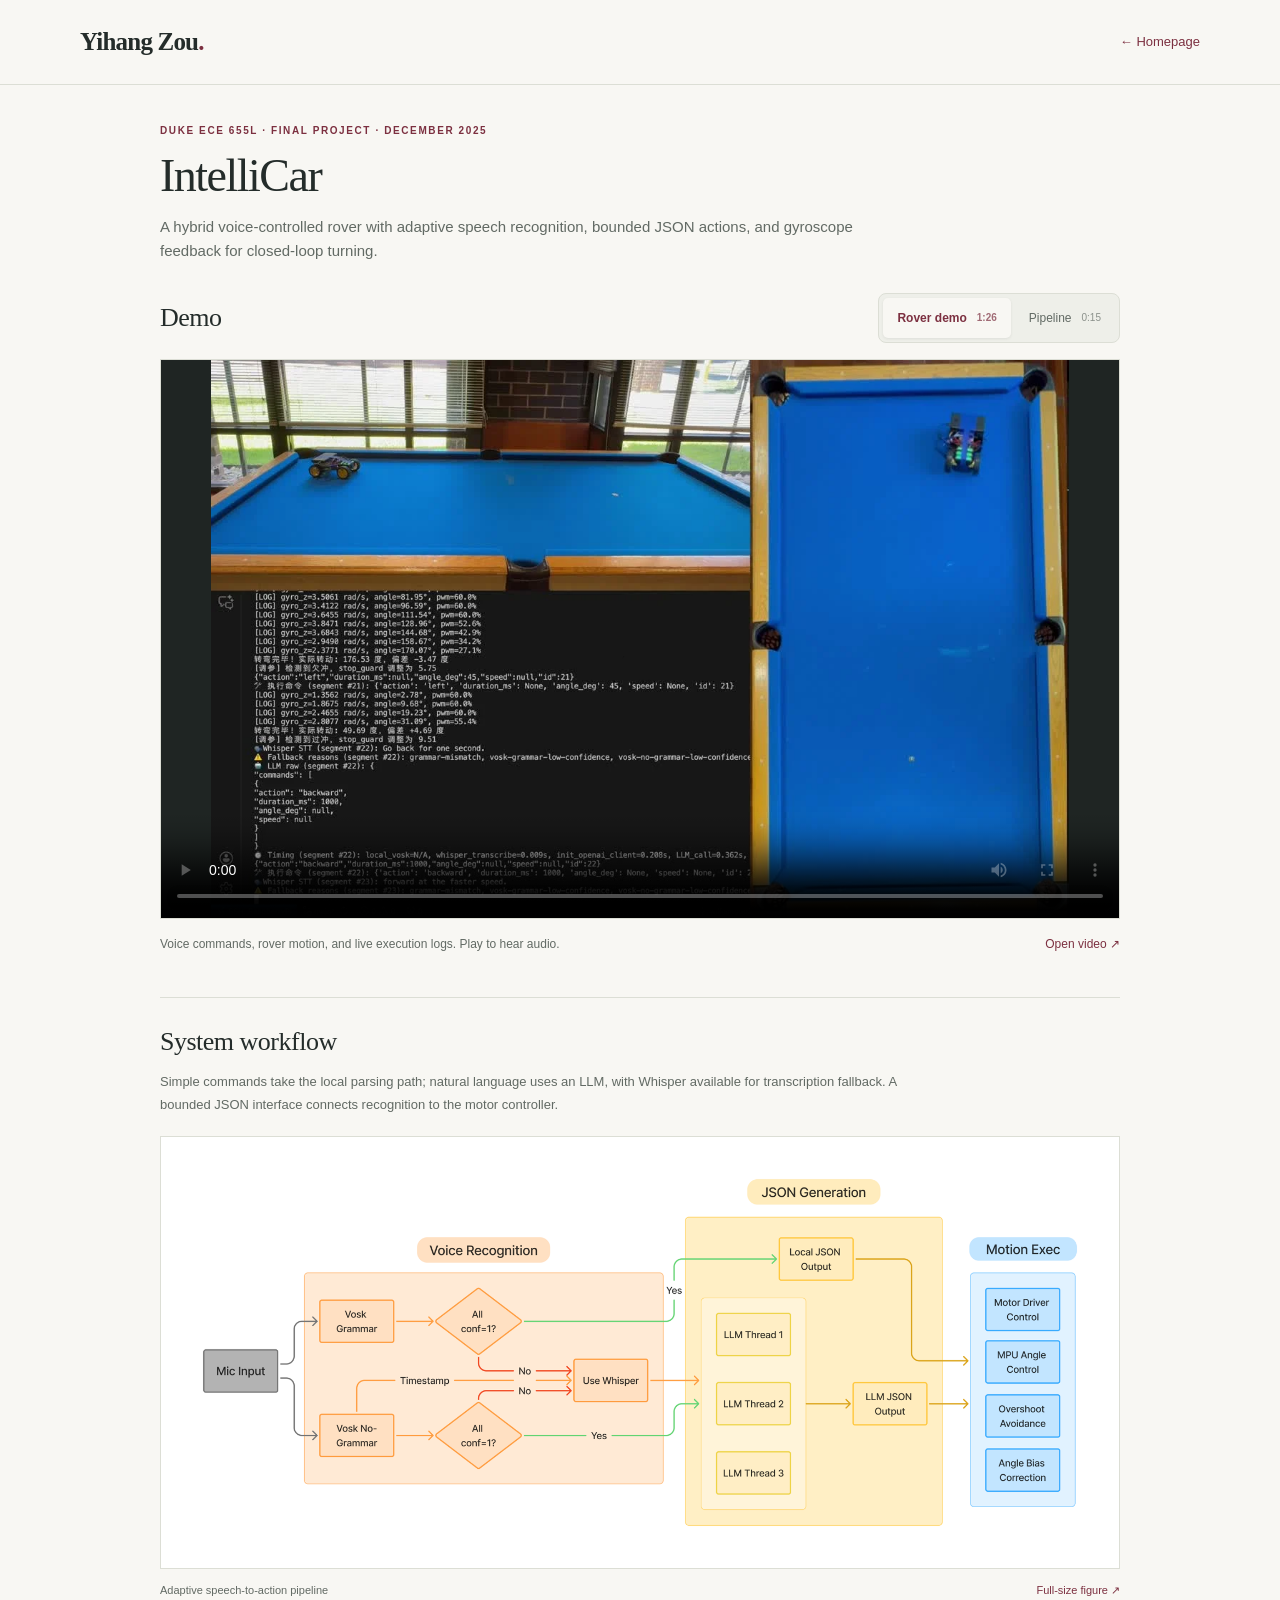
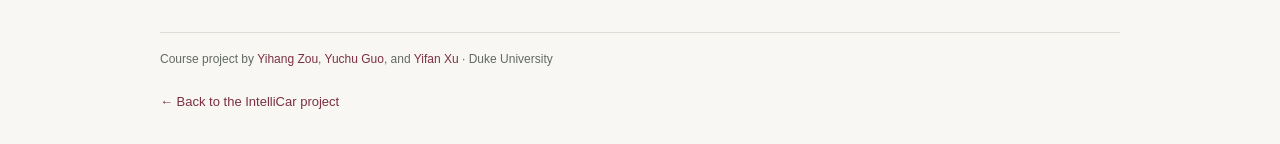
==== commit 66e311ef: "Simplify IntelliCar demo controls and remove presentation and report sections" ====
--- a/intellicar-demo/index.html
+++ b/intellicar-demo/index.html
@@ -5,74 +5,76 @@
   <meta name="viewport" content="width=device-width, initial-scale=1">
   <meta name="theme-color" content="#f8f7f3">
   <meta name="robots" content="noindex, nofollow, noimageindex">
-  <meta name="description" content="IntelliCar project demo, speech-to-action workflow, presentation, and report. A hybrid voice-controlled rover by Yihang Zou, Yuchu Guo, and Yifan Xu.">
+  <meta name="description" content="IntelliCar demo videos and speech-to-action workflow. A hybrid voice-controlled rover by Yihang Zou, Yuchu Guo, and Yifan Xu.">
   <link rel="canonical" href="https://bbbxdjc.github.io/intellicar-demo/">
   <link rel="icon" href="../assets/favicon.svg" type="image/svg+xml">
   <link rel="stylesheet" href="../styles.css?v=dd1bb9c9">
-  <script src="../intellicar.js?v=standalone-20261029" defer></script>
-  <title>IntelliCar · Demo &amp; Project Materials | Yihang Zou</title>
+  <script src="../intellicar.js?v=video-buttons-20261029" defer></script>
+  <title>IntelliCar · Demo | Yihang Zou</title>
   <style>
     .demo-page{max-width:960px;padding-block:38px 30px}
     .demo-page h1{font-family:var(--serif);font-size:46px;line-height:1.15;letter-spacing:-1.5px;margin:12px 0}
     .demo-page>.eyebrow{margin-bottom:8px}
-    .demo-subtitle{font-size:15px;line-height:1.6;color:var(--muted);margin:0 0 23px;max-width:750px}
+    .demo-subtitle{font-size:15px;line-height:1.6;color:var(--muted);margin:0 0 30px;max-width:750px}
     .demo-header-home,.demo-return{color:var(--accent);font-size:13px}
     .demo-return{display:inline-block;margin-top:20px}
-    .demo-page .project-dialog-body{padding:22px 0}
-    .demo-page .project-media video{max-height:62vh}
-    .demo-page .project-slide-frame img{max-height:62vh}
-    .demo-page .project-media-toolbar,.demo-page .project-slide-controls{font-size:12px}
-    .demo-page .project-material-note,.demo-page .project-report-summary{font-size:13px}
-    .demo-page .project-workflow figcaption{font-size:11px}
-    .demo-credit{border-top:1px solid var(--line);padding-top:16px;font-size:12px;line-height:1.8;color:var(--muted)}
+    .demo-section{scroll-margin-top:100px}
+    .demo-section h2{font-family:var(--serif);font-size:26px;letter-spacing:-.5px;margin:0;font-weight:400}
+    .demo-section-heading{display:flex;align-items:center;justify-content:space-between;gap:16px;margin-bottom:16px}
+    .clip-switcher{display:flex;gap:4px;padding:4px;border:1px solid var(--line);border-radius:8px;background:#eeefe9}
+    .clip-switcher button{display:inline-flex;align-items:center;justify-content:center;gap:10px;border:0;border-radius:5px;padding:9px 14px;background:transparent;color:var(--muted);font-size:12px;line-height:1.5;min-height:40px;white-space:nowrap;transition:background .15s,color .15s}
+    .clip-switcher button span{font-size:10px;opacity:.7;font-variant-numeric:tabular-nums}
+    .clip-switcher button:hover{background:var(--paper);color:var(--ink)}
+    .clip-switcher button[aria-pressed="true"]{background:var(--paper);color:var(--accent);box-shadow:0 1px 3px #242c2a14;font-weight:600}
+    .demo-player{background:#1f2523;overflow:hidden;border:1px solid var(--line)}
+    .demo-player video{display:block;width:100%;aspect-ratio:1280/832;max-height:62vh;object-fit:contain;background:#1f2523}
+    .demo-caption{display:flex;align-items:flex-start;justify-content:space-between;gap:24px;padding:15px 0 0;font-size:12px;line-height:1.8;color:var(--muted)}
+    .demo-caption p{margin:0;max-width:680px}
+    .demo-caption a{color:var(--accent);white-space:nowrap}
+    .workflow-section{margin-top:42px;padding-top:28px;border-top:1px solid var(--line)}
+    .workflow-section>p{font-size:13px;color:var(--muted);line-height:1.8;margin:12px 0 20px;max-width:750px}
+    .workflow-figure{margin:0}
+    .workflow-figure img{display:block;width:100%;height:auto;background:#fff;border:1px solid var(--line)}
+    .workflow-figure figcaption{display:flex;justify-content:space-between;gap:14px;font-size:11px;color:var(--muted);margin-top:12px;line-height:1.7}
+    .workflow-figure a{color:var(--accent);white-space:nowrap}
+    .demo-credit{border-top:1px solid var(--line);margin:32px 0 0;padding-top:16px;font-size:12px;line-height:1.8;color:var(--muted)}
     .demo-credit a{color:var(--accent)}
     @media(max-width:760px){
       .demo-page{padding-top:27px}.demo-page h1{font-size:38px}
       .demo-page>.eyebrow{font-size:9px;line-height:1.7}
-      .demo-subtitle{font-size:13px}.demo-header-home{font-size:12px}
-      .demo-page .project-dialog-body{padding:16px 0}
-      .demo-page .project-media-toolbar,.demo-page .project-slide-controls{font-size:11px}
-      .demo-page .project-material-note,.demo-page .project-report-summary{font-size:12px}
-      .demo-page .project-workflow figcaption,.demo-credit{font-size:11px}
+      .demo-subtitle{font-size:13px;margin-bottom:24px}.demo-header-home{font-size:12px}
+      .demo-section-heading{align-items:flex-start;flex-direction:column;gap:14px}
+      .clip-switcher{width:100%}.clip-switcher button{flex:1;padding:9px 8px;font-size:11px;gap:6px}
+      .demo-caption{flex-direction:column;gap:8px;font-size:11px}
+      .workflow-section{margin-top:30px;padding-top:24px}
+      .workflow-section>p{font-size:12px}.workflow-figure figcaption{flex-direction:column;gap:5px}
+      .demo-credit{font-size:11px}
     }
   </style>
 </head>
 <body>
-  <a class="skip-link" href="#main">Skip to project materials</a>
+  <a class="skip-link" href="#main">Skip to demo</a>
   <header class="site-header"><div class="header-inner"><a class="wordmark" href="../" aria-label="Yihang Zou, homepage">Yihang Zou<span class="wordmark-dot">.</span></a><a class="demo-header-home" href="../">← Homepage</a></div></header>
   <main class="demo-page container" id="main">
     <p class="eyebrow">DUKE ECE 655L · FINAL PROJECT · DECEMBER 2025</p>
     <h1>IntelliCar</h1>
     <p class="demo-subtitle">A hybrid voice-controlled rover with adaptive speech recognition, bounded JSON actions, and gyroscope feedback for closed-loop turning.</p>
-    <div id="intellicar-materials">
-    <div class="project-dialog-tabs" role="tablist" aria-label="IntelliCar project materials">
-      <button id="intellicar-tab-demo" role="tab" aria-selected="true" aria-controls="intellicar-pane-demo" tabindex="0" data-panel="demo">Demo</button>
-      <button id="intellicar-tab-workflow" role="tab" aria-selected="false" aria-controls="intellicar-pane-workflow" tabindex="-1" data-panel="workflow">Workflow</button>
-      <button id="intellicar-tab-slides" role="tab" aria-selected="false" aria-controls="intellicar-pane-slides" tabindex="-1" data-panel="slides">Presentation</button>
-      <button id="intellicar-tab-report" role="tab" aria-selected="false" aria-controls="intellicar-pane-report" tabindex="-1" data-panel="report">Report</button>
-    </div>
-    <div class="project-dialog-body">
-      <section id="intellicar-pane-demo" role="tabpanel" aria-labelledby="intellicar-tab-demo" tabindex="0">
-        <div class="project-media"><video id="intellicar-video" controls playsinline preload="metadata" poster="../assets/intellicar-poster.webp" aria-label="IntelliCar demonstration video"><source src="../assets/intellicar-demo.mp4" type="video/mp4">Your browser does not support embedded video. <a href="../assets/intellicar-demo.mp4">Open the demo video.</a></video></div>
-        <div class="project-media-toolbar"><label for="intellicar-clip">Video</label><select id="intellicar-clip"><option value="rover">Rover demonstration · 1:26</option><option value="latency">Pipeline animation · 0:15</option></select><a id="intellicar-video-link" href="../assets/intellicar-demo.mp4" target="_blank" rel="noopener">Open video ↗</a></div>
-        <p class="project-material-note" id="intellicar-video-caption">The original course-project demonstration, with rover motion, voice commands, and live execution logs. Press play to hear the audio.</p>
-      </section>
-      <section id="intellicar-pane-workflow" role="tabpanel" aria-labelledby="intellicar-tab-workflow" tabindex="0" hidden>
-        <figure class="project-workflow"><img src="../assets/intellicar-architecture.png" loading="lazy" alt="Original IntelliCar report Figure 3: parallel Vosk grammar and natural-language recognition, local JSON or Whisper and LLM dispatch, and gyroscope-based motion control."><figcaption>Figure 3 · Adaptive multi-path architecture · Original report, page 4 <a href="../assets/intellicar-architecture.png" target="_blank" rel="noopener">Full-size figure ↗</a></figcaption></figure>
-        <p class="project-material-note">Simple commands take the local parsing path; natural language uses an LLM, with Whisper available for transcription fallback. A bounded JSON interface connects recognition to the motor controller.</p>
-      </section>
-      <section id="intellicar-pane-slides" role="tabpanel" aria-labelledby="intellicar-tab-slides" tabindex="0" hidden>
-        <div class="project-slide-frame"><img id="intellicar-slide-image" src="../assets/intellicar-slides/slide-01.webp" loading="lazy" alt="IntelliCar presentation, slide 1 of 19"></div>
-        <div class="project-slide-controls"><button id="intellicar-slide-prev" aria-label="Previous IntelliCar slide" disabled>←</button><label class="visually-hidden" for="intellicar-slide-select">Presentation slide</label><select id="intellicar-slide-select" aria-label="Presentation slide"></select><button id="intellicar-slide-next" aria-label="Next IntelliCar slide">→</button><a href="../documents/IntelliCar_Presentation.pdf" target="_blank" rel="noopener">Slides PDF ↗</a></div>
-        <p class="project-material-note">Original 19-slide presentation. Embedded videos appear as stills here; both clips are available in the Demo tab. <button class="project-inline-button" id="intellicar-slide-video" hidden>Watch this slide’s video ▷</button></p>
-      </section>
-      <section id="intellicar-pane-report" role="tabpanel" aria-labelledby="intellicar-tab-report" tabindex="0" hidden>
-        <p class="eyebrow">FINAL PROJECT REPORT · 7 PAGES</p><h3>A hybrid voice-controlled rover</h3><p class="project-report-summary">The report documents the Raspberry Pi hardware, adaptive speech pipeline, bounded JSON execution, gyroscope control, and evaluation of the three recognition paths.</p>
-        <dl class="project-latencies"><div><dt>Local grammar</dt><dd>0.038 s</dd></div><div><dt>Vosk → LLM</dt><dd>0.650 s</dd></div><div><dt>Whisper fallback</dt><dd>5.580 s</dd></div></dl>
-        <p class="project-material-note">Total latencies reported in the course-project evaluation, Table 1. Performance depends on the command and hardware.</p><a class="project-report-download" href="../documents/IntelliCar_Report.pdf" target="_blank" rel="noopener">Read the full report ↗</a>
-      </section>
-    </div>
-    </div>
+    <section class="demo-section" id="demo" aria-labelledby="demo-title">
+      <div class="demo-section-heading">
+        <h2 id="demo-title">Demo</h2>
+        <div class="clip-switcher" role="group" aria-label="Choose a demo video">
+          <button type="button" data-clip="rover" aria-pressed="true" aria-controls="intellicar-video">Rover demo <span>1:26</span></button>
+          <button type="button" data-clip="latency" aria-pressed="false" aria-controls="intellicar-video" aria-label="Pipeline animation">Pipeline <span>0:15</span></button>
+        </div>
+      </div>
+      <div class="demo-player"><video id="intellicar-video" controls playsinline preload="metadata" poster="../assets/intellicar-poster.webp" aria-label="IntelliCar rover demonstration"><source src="../assets/intellicar-demo.mp4" type="video/mp4">Your browser does not support embedded video. <a href="../assets/intellicar-demo.mp4">Open the demo video.</a></video></div>
+      <div class="demo-caption"><p id="intellicar-video-caption" aria-live="polite">Voice commands, rover motion, and live execution logs. Play to hear audio.</p><a id="intellicar-video-link" href="../assets/intellicar-demo.mp4" target="_blank" rel="noopener">Open video ↗</a></div>
+    </section>
+    <section class="demo-section workflow-section" id="workflow" aria-labelledby="workflow-title">
+      <h2 id="workflow-title">System workflow</h2>
+      <p>Simple commands take the local parsing path; natural language uses an LLM, with Whisper available for transcription fallback. A bounded JSON interface connects recognition to the motor controller.</p>
+      <figure class="workflow-figure"><img src="../assets/intellicar-architecture.png" loading="lazy" alt="IntelliCar architecture: parallel Vosk grammar and natural-language recognition, local JSON or Whisper and LLM dispatch, and gyroscope-based motion control."><figcaption>Adaptive speech-to-action pipeline <a href="../assets/intellicar-architecture.png" target="_blank" rel="noopener">Full-size figure ↗</a></figcaption></figure>
+    </section>
     <p class="demo-credit">Course project by <a href="https://github.com/Bbbxdjc" target="_blank" rel="noopener">Yihang Zou</a>, <a href="https://github.com/williamguo34" target="_blank" rel="noopener">Yuchu Guo</a>, and <a href="https://github.com/yxu-dev" target="_blank" rel="noopener">Yifan Xu</a> · Duke University</p>
     <a class="demo-return" href="../#intellicar">← Back to the IntelliCar project</a>
   </main>
